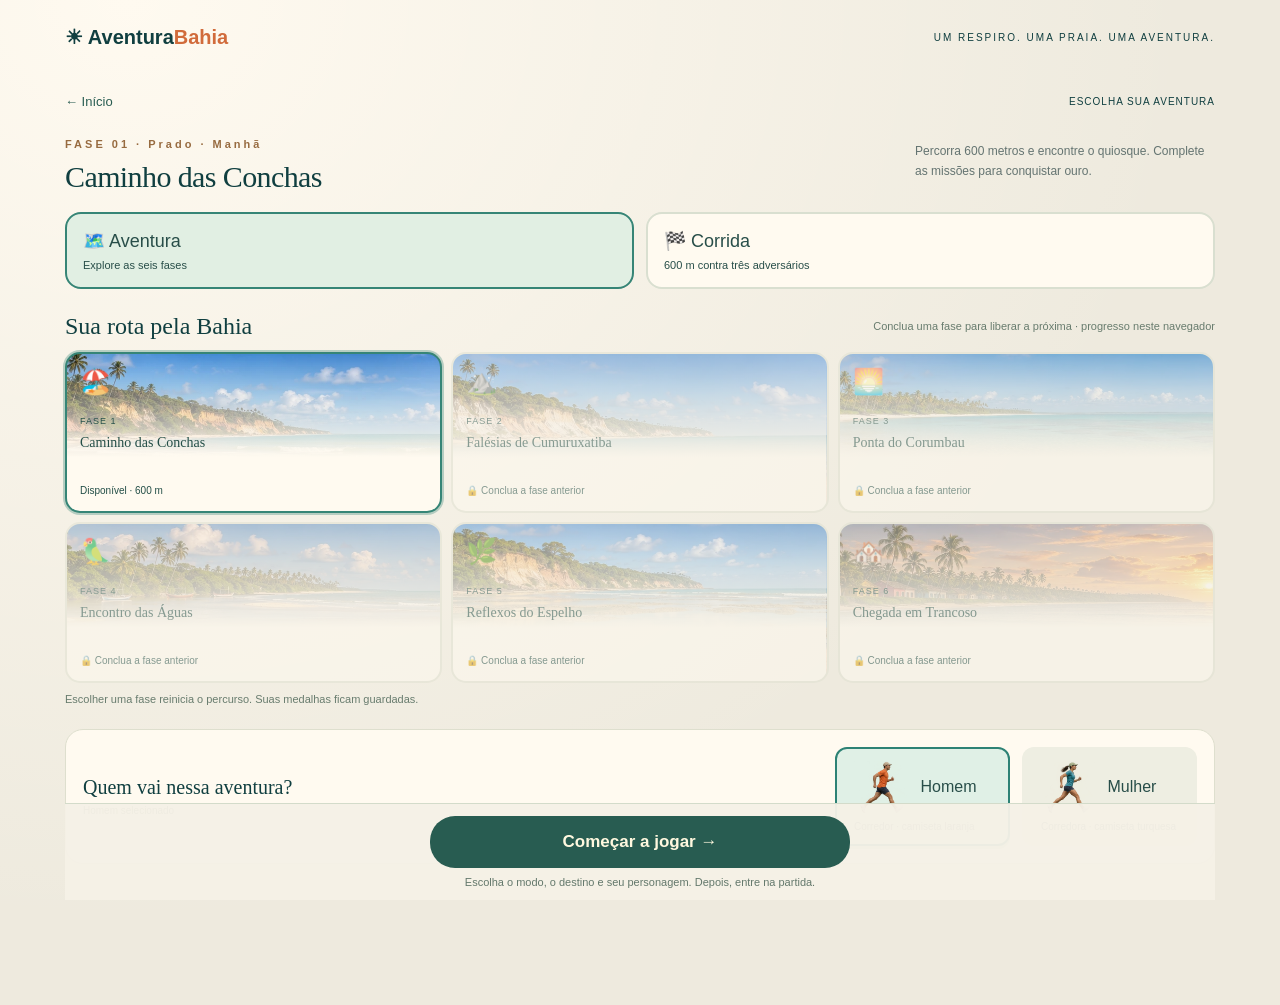
==== escolher.html @ a368247a "Add files via upload" ====
<!doctype html>
<html lang="pt-BR">
<head>
<meta charset="utf-8">
<meta name="viewport" content="width=device-width,initial-scale=1,viewport-fit=cover">
<meta name="apple-mobile-web-app-capable" content="yes">
<meta name="apple-mobile-web-app-title" content="Aventura Bahia">
<meta name="apple-mobile-web-app-status-bar-style" content="black-translucent">
<meta name="theme-color" content="#073e40">
<title>Aventura na Bahia</title>
<meta name="description" content="Corra pelas praias de Prado, pule obstáculos e colete conchas em Aventura na Bahia.">
<link rel="apple-touch-icon" href="assets/img/icon-180.png">
<link rel="manifest" href="manifest.webmanifest">
<link rel="icon" type="image/svg+xml" href="assets/img/favicon.svg">
<link rel="stylesheet" href="assets/css/style.css?v=14">
</head>
<body data-screen="setup">
<header>
<div class="brand">☀ Aventura<span>Bahia</span>
</div>
<small>UM RESPIRO. UMA PRAIA. UMA AVENTURA.</small>
</header>
<main>
<div class="setup-nav"><a href="index.html">← Início</a><span>ESCOLHA SUA AVENTURA</span></div>
<div class="intro">
<div>
<div class="eyebrow">FASE 01 · PRADO, BAHIA</div>
<h1>Caminho das <em>Conchas.</em>
</h1>
</div>
<p>Explore uma praia inspirada em Prado, entre ondas, coqueiros e falésias. Percorra 600 metros e encontre o quiosque.</p>
</div>
<section class="mode-picker" aria-label="Modo de jogo"><button id="mode-adventure" aria-pressed="true">🗺️ Aventura<small>Explore as seis fases</small></button><button id="mode-race" aria-pressed="false">🏁 Corrida<small>600 m contra três adversários</small></button></section>
<section id="race-options" class="race-options" hidden><label>Destino <select id="race-destination"><option value="0">Prado</option><option value="1">Cumuruxatiba</option><option value="2">Corumbau</option><option value="3">Caraíva</option><option value="4">Praia do Espelho</option><option value="5">Trancoso</option></select></label><label><input type="checkbox" id="championship"> Campeonato · seis etapas</label><small>1º: 10 · 2º: 6 · 3º: 4 · 4º: 2 pontos. Sem concluir: 0.</small><p>As faixas verdes no chão dão aceleração. Passe por cima sem pular!</p></section>
<section id="adventure-map" class="map-section" aria-label="Mapa da aventura"><div class="map-heading"><h2>Sua rota pela Bahia</h2><small id="save-status">Conclua uma fase para liberar a próxima · progresso neste navegador</small></div><div id="phase-map" class="phase-map"></div><p class="map-note">Escolher uma fase reinicia o percurso. Suas medalhas ficam guardadas.</p></section>
<section class="character-picker" aria-label="Escolha seu personagem"><div><strong>Quem vai nessa aventura?</strong><small id="character-name" aria-live="polite">Homem selecionado</small></div><button id="choose-man" aria-pressed="true"><span>🧑</span> Homem<small>Corredor · camiseta laranja</small></button><button id="choose-woman" aria-pressed="false"><span>👩</span> Mulher<small>Corredora · camiseta turquesa</small></button></section>
<section class="missions" aria-label="Missões da fase"><span><span id="phase-label">Fase 1 de 6</span> · MISSÕES DA PRAIA</span><b id="mission-shells">0/20 conchas</b><b id="mission-jumps">0/10 obstáculos pulados</b></section>
<section class="setup-launch"><button id="launch-game">Começar a jogar →</button><p>Escolha o modo, o destino e seu personagem. Depois, entre na partida.</p><small id="launch-error" role="status"></small></section>
<div class="mobile-help">📱 Toque para pular · deslize para baixo para agachar. Jogue em pé com os controles sobre o cenário. <button id="mobile-play">Jogar com tela dedicada</button></div><button id="mobile-exit" hidden>☰ Voltar ao menu</button>
<div class="game">
<div id="countdown" class="countdown" role="status" hidden>3</div>
<canvas id="game" width="1100" height="490" aria-label="Jogo de corrida na praia">
</canvas>
<div class="hud">
<div class="pill"><b id="race-position" hidden>1º / 4</b> ☀ <span id="score">0</span> m &nbsp; · &nbsp; <span id="lives" aria-label="3 vidas">♥♥♥</span> &nbsp; · &nbsp; 🐚 <span id="shells">0</span>
</div>
<div style="display:flex;gap:8px">
<div class="pill">RECORDE &nbsp; <span id="best">0</span> m</div>
<button id="pause" aria-label="Pausar">Ⅱ</button>
</div>
</div>
<div id="gap" class="gap" hidden></div>
<div id="race-board" class="race-board" hidden></div>
<div class="overlay" id="overlay">
<div class="card">
<small>SINTA A BRISA. ENCARE O DESAFIO.</small>
<h2 id="title">Uma praia. Duas missões.</h2>
<p id="message">Você tem 3 vidas para chegar ao quiosque, a 600 m.<br>Colete 20 conchas e pule 10 obstáculos para ganhar ouro.</p>
<div id="celebration" class="celebration" hidden></div>
<div id="podium" class="podium" hidden></div>
<button class="primary" id="start">Começar a jogar →</button>
</div>
</div>
</div>
<div class="route"><span id="remaining">600 m até o quiosque</span><progress id="progress" max="600" value="0" aria-label="Progresso até a chegada"></progress><span>⚑ CHEGADA</span></div>
<div class="animal-guide"><span>🐬 Azul: acelera 30%</span><span>🐢 Tartaruga e gaivota: reduzem 25%</span><b id="effect" role="status">Ritmo normal</b></div>
<div id="turbo-panel" class="turbo-panel"><div><strong id="turbo-status">Turbo pronto!</strong><small>+45% por 3 s · cada concha recarrega 20%</small></div><progress id="turbo-energy" max="100" value="100" aria-label="Energia do turbo"></progress><span id="pace">100% do ritmo inicial</span><button id="turbo" aria-label="Ativar turbo" disabled>⚡ Turbo · Shift</button></div>
<section class="tactics"><p id="route-note">Rota segura: menos obstáculos e menos conchas</p><div><button id="slide" aria-label="Deslizar">↓ Deslizar · S</button><button id="item" disabled>🎁 Item vazio</button><button id="route">🌿 Rota segura · mudar R</button></div><small id="powers" role="status"></small><b id="hazard-warning" role="status"></b></section>
<div class="bottom"><button id="fullscreen">⛶ Tela cheia</button><small id="fullscreen-status" role="status"></small>
<div class="controls">
<span class="desktop">
<span class="key">ESPAÇO / ↑</span> <b>Pular</b>
</span>
<span>☝ <b>Toque na praia</b> para pular</span>
</div>
<button id="sound" aria-label="Ligar ou desligar som" aria-pressed="true">Som: ligado</button>
<button id="jump" aria-label="Pular">Pular ↑</button>
</div>
<div class="foot">
<span>CENÁRIOS ARTÍSTICOS INSPIRADOS NO SUL DA BAHIA.</span>
<span>Prado, BA · Edição 14.0</span>
</div>
</main>
<script src="assets/js/game.js?v=14" defer>
</script>
</body>
</html>
---- assets/css/style.css ----
/* Aventura na Bahia — interface e responsividade */
*{box-sizing:border-box}
body{margin:0;background:#f5f1e7;color:#103f40;font-family:Arial,sans-serif}
header{max-width:1200px;margin:auto;padding:25px 25px;display:flex;justify-content:space-between;align-items:center}
.brand{font-weight:900;font-size:20px}
.brand span{color:#d16b3b}
header small{letter-spacing:2px;font-size:10px}
main{max-width:1200px;margin:auto;padding:20px 25px}
 .intro{display:flex;justify-content:space-between;align-items:end;margin:0 0 25px}
.eyebrow{font-size:11px;letter-spacing:3px;font-weight:bold;color:#976b40}
h1{font-family:Georgia,serif;font-size:clamp(38px,5vw,66px);letter-spacing:-2px;margin:10px 0 0;font-weight:normal}
h1 em{color:#d16b3b}
.intro p{max-width:300px;font-size:14px;line-height:1.7;color:#647471}
.game{position:relative;border-radius:24px;overflow:hidden;background:#a9dfdb;box-shadow:0 18px 45px #12484518;touch-action:none}
canvas{display:block;width:100%;aspect-ratio:1100/490}
.hud{position:absolute;top:20px;left:22px;right:22px;display:flex;justify-content:space-between;gap:10px;pointer-events:none}
.pill{background:#fffdfaeb;border:1px solid #fff9;border-radius:30px;padding:10px 17px;font-size:12px;font-weight:bold;box-shadow:0 3px 10px #1248450c}
button{cursor:pointer;border:0;font:inherit}
#pause{pointer-events:auto;background:#fffdfaeb;border-radius:50%;width:39px;font-weight:bold;color:#103f40}
.overlay{position:absolute;inset:0;display:flex;align-items:center;justify-content:center;text-align:center;background:#123f4024;backdrop-filter:blur(2px)}
.card{background:#fffcf2f2;padding:30px 40px;border:1px solid #fff;border-radius:24px;max-width:90%;box-shadow:0 16px 50px #123f4020}
.card small{letter-spacing:2px;font-weight:bold;font-size:10px;color:#b16d3e}
.card h2{font:normal 36px Georgia;margin:14px 0}
.card p{font-size:13px;color:#647471;line-height:1.7}
.primary{background:#d96c3e;color:white;border-radius:30px;padding:15px 32px;font-weight:bold;margin-top:8px;box-shadow:0 5px 0 #ac4c27}
.hidden{display:none}
.bottom{display:flex;justify-content:space-between;align-items:center;padding:22px 3px;gap:20px}
.controls{display:flex;gap:24px;font-size:12px;color:#627570}
.controls b{color:#103f40}
.key{background:white;border:1px solid #d5dcd4;border-bottom:3px solid #c7d0c5;border-radius:6px;padding:5px 9px;margin-right:6px}
#jump{background:#103f40;color:white;border-radius:25px;padding:13px 25px;touch-action:none}
.foot{border-top:1px solid #d9ded3;padding:20px 0;font-size:11px;display:flex;justify-content:space-between;color:#75817a}
@media(max-width:650px){header{padding:20px}
header small{display:none}
main{padding:5px 14px}
.intro{display:block}
.intro p{max-width:none;margin:15px 0 22px}
.hud{left:10px;right:10px;top:10px}
.pill{padding:8px 10px;font-size:10px}
canvas{aspect-ratio:4/3}
.card{padding:22px}
.card h2{font-size:28px}
.controls{gap:10px;font-size:10px}
.desktop{display:none}
.bottom{gap:8px}
#jump{padding:13px 20px}
.foot{font-size:10px}
}

/* Edição 2.0: cores naturais, foco visível e proporções preservadas. */
body{background:radial-gradient(ellipse at 10% 0%,#fffaf0,transparent 65%),#eeeade}
.game{border:5px solid #fffdf3;box-shadow:0 22px 65px #193f4026}
canvas{aspect-ratio:1100/490!important;height:auto!important}
#sound{margin-left:auto;background:transparent;color:#365650;font-size:12px;padding:10px;border-radius:20px}
button:focus-visible{outline:3px solid #148f9c;outline-offset:4px}
.card{background:#fffcf2ed;backdrop-filter:blur(8px)}
.card h2{font-size:32px;max-width:360px}
.overlay{backdrop-filter:none;background:#123f4012}
@media(max-width:650px){.game{border-width:3px;border-radius:17px}canvas{min-height:260px;object-fit:cover;object-position:22% center}.card{padding:18px}.card h2{font-size:23px;margin:9px 0}.card p{font-size:12px;margin:9px 0}.primary{padding:12px 24px}.controls{max-width:125px}.hud{top:8px;left:7px;right:7px}.pill{font-size:9px;padding:7px 8px}.bottom{flex-wrap:wrap}#jump{font-size:13px}.intro p{font-size:13px}#sound{font-size:11px}}

.missions{display:flex;gap:12px;align-items:center;flex-wrap:wrap;margin-bottom:16px;font-size:12px}.missions>span{font-size:10px;letter-spacing:2px;color:#7c8069;margin-right:auto}.missions b{padding:9px 15px;background:#e3e5d6;border-radius:25px;font-weight:normal}.missions b.complete{background:#236955;color:#fff}#lives{color:#bc543e;letter-spacing:2px}.route{display:flex;align-items:center;gap:15px;font-size:11px;color:#61776a;padding:18px 4px 0}.route progress{flex:1;height:8px;border:0;border-radius:9px;overflow:hidden;accent-color:#d96c3e}.route progress::-webkit-progress-bar{background:#d8dfcd}.route progress::-webkit-progress-value{background:#d96c3e}.card{max-width:92%}@media(max-width:650px){.missions{gap:6px}.missions>span{width:100%;margin-bottom:4px}.missions b{font-size:11px;padding:7px 10px}.route{font-size:9px;gap:8px}.hud .pill{font-size:8px;padding:6px}.card h2{font-size:22px}.card p{max-width:290px;font-size:11px}.intro h1{font-size:40px}}

.animal-guide{display:flex;flex-wrap:wrap;gap:14px;padding:14px 4px 0;font-size:11px;color:#54716a}.animal-guide b{margin-left:auto;padding:5px 10px;background:#e1e5d9;border-radius:16px}.animal-guide .boost{background:#b7e9db;color:#155c4f}.animal-guide .slow{background:#ead2eb;color:#744381}

.character-picker{display:flex;align-items:center;gap:12px;margin:0 0 24px;padding:17px;background:#fffaf0;border:1px solid #dedfce;border-radius:18px}.character-picker>div{margin-right:auto}.character-picker strong{font:20px Georgia}.character-picker small{display:block;font-size:10px;color:#61766d;margin-top:6px}.character-picker button{background:#eeeee2;color:#284e49;border:2px solid transparent;border-radius:12px;padding:12px 17px;text-align:left;min-width:175px}.character-picker button[aria-pressed=true]{border-color:#2d8275;background:#e0f0e6;box-shadow:0 3px 0 #bdd8c9}.character-picker button>span{margin-right:8px;font-size:22px}@media(max-width:650px){.character-picker{flex-wrap:wrap;padding:12px;gap:8px}.character-picker>div{width:100%}.character-picker button{flex:1;min-width:120px;padding:9px}.character-picker button small{font-size:9px}.character-picker strong{font-size:19px}}

.map-section{margin-bottom:24px}.map-heading{display:flex;align-items:center;justify-content:space-between;gap:12px;margin-bottom:12px}.map-heading h2{font:24px Georgia;margin:0}.map-heading small,.map-note{font-size:11px;color:#687c6e}.phase-map{display:grid;grid-template-columns:repeat(6,1fr);gap:9px}.phase-map button{border:2px solid #e0e1d1;background:#fffaf0;border-radius:15px;text-align:left;padding:13px;color:#234e47}.phase-map button>span{display:block;font-size:25px;margin-bottom:8px}.phase-map small{font-size:9px;letter-spacing:1px}.phase-map strong{display:block;font:16px Georgia;margin:7px 0;min-height:38px}.phase-map em{font-style:normal;font-size:10px}.phase-map button[aria-pressed=true]{border-color:#368576;background:#e1efe3}.phase-map button:disabled{opacity:.52;cursor:not-allowed}.map-note{margin:10px 0}@media(max-width:850px){.phase-map{grid-template-columns:repeat(3,1fr)}.map-heading{align-items:start;flex-direction:column}}@media(max-width:450px){.phase-map{grid-template-columns:repeat(2,1fr)}}

.mode-picker{display:flex;gap:12px;margin-bottom:24px}.mode-picker button{flex:1;padding:16px;border:2px solid #d9dfd0;background:#fffaf0;color:#284e49;border-radius:16px;font-size:18px;text-align:left}.mode-picker button[aria-pressed=true]{border-color:#368576;background:#e1efe3}.mode-picker small{display:block;font-size:11px;margin-top:7px}.race-board{position:absolute;top:67px;left:20px;right:20px;font-size:11px;text-align:center;background:#fffbe6dd;border-radius:12px;padding:8px;pointer-events:none}#race-position{background:#246c5c;color:white;border-radius:9px;padding:4px 7px;margin-right:6px}.podium{margin:12px 0}.podium>div{display:flex;gap:15px;justify-content:space-between;padding:7px 0;border-bottom:1px solid #d7ddca;font-size:13px}.podium span{font-size:11px;color:#64766b}[hidden]{display:none!important}@media(max-width:650px){.mode-picker button{padding:12px;font-size:15px}.race-board{top:49px;font-size:9px;left:8px;right:8px;padding:5px}.podium>div{font-size:11px;padding:4px 0}.game:has(.podium:not([hidden])) .card{padding:12px}.game:has(.podium:not([hidden])) .card h2{font-size:19px}}

.turbo-panel{display:flex;gap:15px;align-items:center;margin-top:16px;border:1px solid #dfd8b3;border-radius:16px;padding:14px;background:#fff7d8}.turbo-panel strong{display:block;font-size:13px}.turbo-panel small{display:block;font-size:10px;margin-top:5px;color:#766e4a}.turbo-panel progress{flex:1;width:100px;height:12px;accent-color:#d98b26}.turbo-panel>span{font-size:10px;color:#6a715c}.turbo-panel button{background:#bd6c21;color:white;border-radius:25px;padding:12px 20px;font-weight:bold}.turbo-panel button:disabled{opacity:.45;cursor:default}.turbo-panel.active{background:#d8f5ec;border-color:#55a995}@media(max-width:650px){.turbo-panel{flex-wrap:wrap;gap:10px;padding:11px}.turbo-panel>div{width:100%}.turbo-panel>span{display:none}.turbo-panel button{font-size:12px;padding:12px 15px}}

.phase-map button:nth-child(1){background-image:linear-gradient(to bottom,#fff0 0%,#fffaf0 66%),url(../img/prado.webp);background-size:cover;background-position:center}.phase-map button>span{height:35px}.phase-map button[aria-pressed=true]{box-shadow:0 0 0 2px #36857655}
.phase-map button:nth-child(2){background-image:linear-gradient(to bottom,#fff0 0%,#fffaf0 66%),url(../img/cumuruxatiba.webp);background-size:cover;background-position:center}.phase-map button>span{height:35px}.phase-map button[aria-pressed=true]{box-shadow:0 0 0 2px #36857655}
.phase-map button:nth-child(3){background-image:linear-gradient(to bottom,#fff0 0%,#fffaf0 66%),url(../img/corumbau.webp);background-size:cover;background-position:center}.phase-map button>span{height:35px}.phase-map button[aria-pressed=true]{box-shadow:0 0 0 2px #36857655}
.phase-map button:nth-child(4){background-image:linear-gradient(to bottom,#fff0 0%,#fffaf0 66%),url(../img/caraiva.webp);background-size:cover;background-position:center}.phase-map button>span{height:35px}.phase-map button[aria-pressed=true]{box-shadow:0 0 0 2px #36857655}
.phase-map button:nth-child(5){background-image:linear-gradient(to bottom,#fff0 0%,#fffaf0 66%),url(../img/espelho.webp);background-size:cover;background-position:center}.phase-map button>span{height:35px}.phase-map button[aria-pressed=true]{box-shadow:0 0 0 2px #36857655}
.phase-map button:nth-child(6){background-image:linear-gradient(to bottom,#fff0 0%,#fffaf0 66%),url(../img/trancoso.webp);background-size:cover;background-position:center}.phase-map button>span{height:35px}.phase-map button[aria-pressed=true]{box-shadow:0 0 0 2px #36857655}
.character-picker button>span{display:inline-block;width:54px;height:54px;font-size:0;vertical-align:middle;background-image:url(../img/corredores-realistas.png);background-size:324px 108px;background-repeat:no-repeat;background-position:0 0}.character-picker #choose-woman>span{background-position:0 -54px}

.race-options{padding:16px;background:#e4eee3;border-radius:16px;margin-bottom:20px;display:flex;flex-wrap:wrap;gap:15px;align-items:center;font-size:13px}.race-options select{padding:9px;border:1px solid #a8c3b4;border-radius:9px;background:#fffaf0;color:#234e47}.race-options small{font-size:10px}.race-options p{width:100%;margin:0;font-size:11px}.countdown{position:absolute;inset:0;z-index:5;display:grid;place-items:center;font:bold 100px Georgia;color:#fff8cf;text-shadow:0 4px 30px #103f40;background:#103f4033}#fullscreen{padding:10px 15px;border-radius:20px;color:#234e47;background:#dce5d4}main:fullscreen{max-width:none;background:#f5f1e7;overflow:auto;padding:12px}main:fullscreen .intro,main:fullscreen .map-section,main:fullscreen .character-picker,main:fullscreen .mode-picker,main:fullscreen .missions,main:fullscreen .race-options,main:fullscreen .foot{display:none}main:fullscreen .game{max-width:1250px;margin:auto}main:fullscreen .bottom{position:sticky;bottom:0;background:#f5f1e7;padding:10px;z-index:6}.podium{max-height:260px;overflow:auto}.podium h3{font-size:13px}

.gap{position:absolute;top:104px;left:50%;transform:translateX(-50%);padding:7px 14px;background:#1c6159df;color:#fff8dd;font-size:11px;border-radius:20px;white-space:nowrap}.celebration{display:flex;justify-content:center;gap:12px;margin:12px 0;align-items:end}.celebration>div{background:linear-gradient(0deg,#d6bc78 0 20%,transparent 20%);padding-bottom:calc(10px + var(--level)*8px);width:90px;text-align:center}.winner-sprite{display:block;width:80px;height:85px;background-image:url(../img/acoes-e-animais.png);background-size:320px 255px;background-repeat:no-repeat;animation:celebrate 1s ease-in-out infinite alternate}.celebration b{font-size:11px;display:block}@keyframes celebrate{to{transform:translateY(-4px)}}.card:has(.celebration:not([hidden])){max-height:90%;overflow:auto}.podium{max-height:160px}@media(max-width:650px){.gap{top:72px;font-size:9px;padding:4px 8px}.celebration{gap:4px;margin:5px 0}.winner-sprite{width:58px;height:60px;background-size:232px 180px}.celebration>div{width:65px}.card:has(.celebration:not([hidden])) h2{font-size:18px;margin:4px 0}}

.tactics{margin-top:14px;padding:13px;border-radius:15px;background:#e3ebdf}.tactics p{margin:0 0 9px;font-size:11px;color:#42675b}.tactics>div{display:flex;gap:9px;flex-wrap:wrap}.tactics button{border-radius:20px;padding:12px 16px;background:#285c51;color:#fff8df;font-size:12px}.tactics button:disabled{opacity:.5;cursor:default}.tactics small,.tactics b{display:block;margin-top:7px;font-size:11px}.tactics b{color:#a24f28}main:fullscreen .tactics{position:sticky;bottom:60px;z-index:5}@media(max-width:650px){.tactics button{flex:1;padding:11px 8px;font-size:10px}.tactics{padding:10px}.tactics>div{gap:5px}}

/* Interface móvel e modo dedicado. */
button,select{touch-action:manipulation}button{min-height:44px}.mobile-help{display:none}#mobile-exit{background:#285c51;color:#fff;padding:10px 16px;border-radius:18px;margin:0 0 8px}
@media(pointer:coarse),(max-width:850px){.mobile-help{display:block;margin:12px 0;padding:12px;background:#e1eee2;border-radius:12px;font-size:12px;line-height:1.7}.mobile-help button{display:block;margin-top:8px;padding:10px 16px;background:#285c51;color:#fff;border-radius:20px}.game canvas{width:100%;height:auto!important;min-height:0!important;aspect-ratio:1100/490!important;object-fit:contain!important}.game{border-radius:13px}.game .card{padding:10px 14px;max-height:94%;overflow:auto}.game .card h2{font-size:19px;margin:5px 0}.game .card p{font-size:10px;margin:5px 0;line-height:1.4}.game .card>small{font-size:8px}.game .primary{padding:9px 17px;margin-top:3px;min-height:38px;font-size:12px}.hud{top:6px;left:6px;right:6px}.hud .pill{font-size:8px;padding:6px;min-height:26px}#pause{width:36px;height:36px;min-height:36px}.gap{top:65px}.race-board{top:39px}.celebration .winner-sprite{height:42px;width:44px;background-size:176px 126px}.celebration>div{width:50px}.celebration{margin:2px}.podium{max-height:95px}.tactics button,#jump,#turbo{min-height:50px}.bottom{flex-wrap:wrap}.controls .desktop{display:none}#jump{font-size:15px;padding:14px 27px}.tactics,.turbo-panel{margin-top:8px}.turbo-panel small{font-size:9px}body{padding-bottom:env(safe-area-inset-bottom)}.countdown{font-size:64px}}
body.mobile-playing{background:#f5f1e7}body.mobile-playing>header,body.mobile-playing .intro,body.mobile-playing .map-section,body.mobile-playing .mode-picker,body.mobile-playing .character-picker,body.mobile-playing .missions,body.mobile-playing .race-options,body.mobile-playing .foot,body.mobile-playing .mobile-help{display:none!important}body.mobile-playing main{padding:8px max(8px,env(safe-area-inset-left));max-width:1100px}body.mobile-playing .controls,body.mobile-playing .animal-guide{display:none}body.mobile-playing .bottom{position:sticky;bottom:0;background:#f5f1e7;z-index:8;padding:8px 0 max(8px,env(safe-area-inset-bottom))}body.mobile-playing .tactics{position:static}.route{padding-top:8px}.tactics p{font-size:10px}
@media(max-height:500px) and (orientation:landscape){body.mobile-playing main{display:grid;grid-template-columns:minmax(0,1fr) 170px;gap:5px}body.mobile-playing #mobile-exit{grid-column:1/-1;min-height:30px;padding:5px;margin:0}body.mobile-playing .game{grid-column:1;grid-row:2/6;align-self:start}body.mobile-playing .route{grid-column:1;grid-row:6}body.mobile-playing .turbo-panel,body.mobile-playing .tactics,body.mobile-playing .bottom{grid-column:2;margin:0;padding:5px;position:static;display:flex;flex-wrap:wrap;gap:4px}body.mobile-playing .turbo-panel>div{width:100%}body.mobile-playing .turbo-panel small,body.mobile-playing .tactics p,body.mobile-playing #pace,body.mobile-playing #sound,body.mobile-playing #fullscreen{display:none}body.mobile-playing .tactics>div{display:flex;flex-wrap:wrap}body.mobile-playing .tactics button{width:100%;min-height:38px;padding:6px;font-size:10px}body.mobile-playing .turbo-panel button{width:100%;min-height:40px}body.mobile-playing #jump{width:100%;min-height:45px;padding:8px}body.mobile-playing .turbo-panel progress{width:80px;height:9px}body.mobile-playing #powers,body.mobile-playing #hazard-warning{font-size:9px}}

/* Correção da tela dedicada no celular. */
html{-webkit-text-size-adjust:100%;text-size-adjust:100%}html,body{max-width:100%;overflow-x:clip}main,main>*{min-width:0}button{max-width:100%}
@media(max-width:850px) and (orientation:portrait){body.mobile-playing main{width:100%;max-width:100%;padding:6px;display:flex;flex-direction:column;gap:6px}body.mobile-playing #mobile-exit{align-self:start;font-size:12px;padding:7px 12px;min-height:36px;margin:0}body.mobile-playing .game{width:100%;border-width:2px;margin:0}body.mobile-playing .game canvas{width:100%!important;height:clamp(240px,40svh,390px)!important;min-height:240px!important;aspect-ratio:auto!important;object-fit:cover!important;object-position:12% center!important}body.mobile-playing .route{width:100%;gap:7px;padding:0;font-size:9px;min-height:20px}body.mobile-playing .route progress{min-width:20px;width:0}body.mobile-playing .route>span:first-child{max-width:110px;white-space:nowrap;overflow:hidden;text-overflow:ellipsis}body.mobile-playing .route>span:last-child{font-size:8px}body.mobile-playing .turbo-panel{display:grid;grid-template-columns:minmax(0,1fr) 105px;gap:5px;padding:9px;margin:0;width:100%}body.mobile-playing .turbo-panel>div{width:auto;grid-column:1}body.mobile-playing .turbo-panel strong{font-size:12px}body.mobile-playing .turbo-panel small,body.mobile-playing #pace{display:none}body.mobile-playing .turbo-panel progress{grid-column:1;width:100%;height:9px}body.mobile-playing #turbo{grid-column:2;grid-row:1/3;font-size:13px;padding:8px;min-height:48px;width:100%}body.mobile-playing .tactics{width:100%;padding:8px;margin:0}body.mobile-playing .tactics p{display:none}body.mobile-playing .tactics>div{display:grid;grid-template-columns:repeat(3,minmax(0,1fr));gap:6px}body.mobile-playing .tactics button{width:100%;font-size:11px;padding:8px 5px;min-height:48px;border-radius:13px}body.mobile-playing .tactics small:empty,body.mobile-playing .tactics b:empty{display:none}body.mobile-playing .bottom{width:100%;display:grid;grid-template-columns:1fr 1fr 1.3fr;gap:6px;padding:4px 0 max(6px,env(safe-area-inset-bottom));margin:0;position:static}body.mobile-playing #fullscreen,body.mobile-playing #sound,body.mobile-playing #jump{width:100%;margin:0;font-size:11px;padding:9px 5px;min-height:48px;border-radius:14px}body.mobile-playing #fullscreen-status{grid-column:1/-1}body.mobile-playing #fullscreen-status:empty{display:none}body.mobile-playing .hud .pill{font-size:9px;padding:6px 7px}body.mobile-playing #pause{min-width:34px;width:34px}body.mobile-playing .race-board{font-size:9px;top:45px}body.mobile-playing .gap{top:74px;font-size:9px}}

/* Jogo vertical com câmera própria e controles sobrepostos. */
@media(max-width:850px) and (orientation:portrait){body.mobile-playing{position:fixed;inset:0;width:100%;height:100dvh;overflow:hidden;background:#153f42}body.mobile-playing main{position:relative;display:block!important;width:100%;height:100dvh;max-width:none;padding:0!important;margin:0}body.mobile-playing .game{position:absolute;inset:0;width:100%;height:100%;border:0;border-radius:0;overflow:hidden}body.mobile-playing .game canvas{display:block;width:100%!important;height:100%!important;min-height:0!important;aspect-ratio:auto!important;object-fit:fill!important}body.mobile-playing #mobile-exit{position:absolute;top:calc(env(safe-area-inset-top) + 8px);left:8px;z-index:12;font-size:0;min-width:38px;min-height:38px;padding:5px;border-radius:50%;background:#164f49df}body.mobile-playing #mobile-exit:after{content:'☰';font-size:20px}body.mobile-playing .hud{top:calc(env(safe-area-inset-top) + 8px);left:53px;right:8px;gap:5px}.hud>div{min-width:0}body.mobile-playing .hud .pill{font-size:9px;padding:7px 6px;background:#fffcedeb}body.mobile-playing .hud>div:last-child>.pill{display:none}body.mobile-playing #pause{min-height:35px;height:35px}body.mobile-playing .race-board{top:calc(env(safe-area-inset-top) + 51px);left:10px;right:10px;background:#fffcedd9;font-size:10px}body.mobile-playing .gap{top:calc(env(safe-area-inset-top) + 81px)}body.mobile-playing .route{position:absolute;bottom:calc(env(safe-area-inset-bottom) + 143px);left:12px;right:12px;width:auto;z-index:7;color:#fff;font-size:10px;text-shadow:0 1px 3px #123;background:#154f4980;padding:4px 8px;border-radius:10px}body.mobile-playing .turbo-panel{position:absolute;right:12px;bottom:calc(env(safe-area-inset-bottom) + 174px);z-index:8;width:114px;display:flex;flex-wrap:wrap;padding:6px;border:1px solid #ffedbb99;background:#173f40bf;border-radius:15px;gap:4px}body.mobile-playing .turbo-panel>div{width:100%}body.mobile-playing .turbo-panel strong{font-size:10px;color:#fff2ba}body.mobile-playing #turbo{min-height:43px;width:100%;font-size:13px;background:#c88626}body.mobile-playing .turbo-panel progress{width:100%;height:7px}body.mobile-playing .tactics{position:absolute;left:12px;right:12px;bottom:calc(env(safe-area-inset-bottom) + 73px);z-index:8;width:auto;padding:0;background:transparent}body.mobile-playing .tactics>div{display:flex;gap:7px;padding-right:112px}body.mobile-playing .tactics #slide{position:fixed;left:12px;bottom:calc(env(safe-area-inset-bottom) + 14px);width:calc(50% - 18px);min-height:54px;font-size:15px;border-radius:19px;background:#174e47eb;border:1px solid #ffffff77}body.mobile-playing .tactics #item,body.mobile-playing .tactics #route{min-height:48px;flex:1;font-size:10px;padding:5px;border-radius:13px;background:#174e47db;border:1px solid #ffffff66}body.mobile-playing #powers,body.mobile-playing #hazard-warning{position:absolute;bottom:calc(100% + 8px);left:0;max-width:65%;padding:4px 7px;background:#fff4dce6;border-radius:8px;margin:0;color:#793a1d;font-size:10px}body.mobile-playing #powers:not(:empty){bottom:calc(100% + 32px)}body.mobile-playing .bottom{position:static;display:block!important;padding:0!important;margin:0;background:transparent;width:0;height:0}body.mobile-playing #jump{position:absolute;right:12px;bottom:calc(env(safe-area-inset-bottom) + 14px);width:calc(50% - 18px);min-height:54px;font-size:16px;padding:8px;border-radius:19px;background:#c5802deb;border:1px solid #fff8d8aa;z-index:9}body.mobile-playing #fullscreen{display:none}body.mobile-playing #sound{position:absolute;right:12px;bottom:calc(env(safe-area-inset-bottom) + 80px);width:102px;min-height:40px;font-size:11px;padding:5px;z-index:9;background:#f8f2dcde;border-radius:12px}body.mobile-playing .game .overlay{z-index:10;padding:55px 12px 170px;background:#103f4030}body.mobile-playing .game .card{max-width:100%;max-height:100%;padding:18px}.game .card h2{font-size:23px}.game .card p{font-size:12px;line-height:1.6}.game .primary{font-size:14px;min-height:44px}.game .podium{max-height:180px}}

/* Três páginas, cada uma com uma tarefa. */
.welcome{min-height:100svh;display:grid;place-items:center;padding:24px;background:linear-gradient(135deg,#0b3d42db,#174e4955),url(../img/corumbau.webp) center/cover fixed;color:#fff8df}.welcome-card{width:min(100%,550px);padding:38px 22px;text-align:center}.welcome h1{font-size:clamp(58px,12vw,100px);line-height:1.02;color:#fff8df;margin:25px 0}.welcome h1 em{color:#f4cf75}.welcome p{font-size:16px;line-height:1.8;max-width:350px;margin:20px auto}.welcome-tag{font-size:10px;letter-spacing:3px}.welcome-enter{display:inline-block;text-decoration:none;background:#f0bf68;color:#23463f;padding:18px 32px;border-radius:30px;font-size:18px;font-weight:bold;margin:15px 0 22px;min-height:54px}.welcome-card small{display:block;margin-top:12px;color:#f7efcd;font-size:11px}.setup-nav{display:flex;justify-content:space-between;align-items:center;font-size:10px;letter-spacing:1px;margin-bottom:20px}.setup-nav a{color:#285c51;text-decoration:none;font-size:13px;letter-spacing:0}.setup-launch{position:sticky;bottom:0;z-index:12;background:#f5f1e7f5;border-top:1px solid #d3dbca;padding:12px 0 max(12px,env(safe-area-inset-bottom));text-align:center}.setup-launch button{width:min(100%,420px);padding:16px;background:#285c51;color:#fff8df;border-radius:25px;font-size:17px;font-weight:bold}.setup-launch p{font-size:11px;color:#63786b;margin:8px 0 0}body[data-screen=setup] .game,body[data-screen=setup] .mobile-help,body[data-screen=setup] #mobile-exit,body[data-screen=setup] .route,body[data-screen=setup] .animal-guide,body[data-screen=setup] .turbo-panel,body[data-screen=setup] .tactics,body[data-screen=setup] .bottom,body[data-screen=setup] .missions,body[data-screen=setup] .foot{display:none!important}body[data-screen=setup] .intro{margin-bottom:18px}body[data-screen=setup] .intro h1{font-size:30px;letter-spacing:-.6px}body[data-screen=setup] .intro p{font-size:12px}body[data-screen=setup] .phase-map{grid-template-columns:repeat(3,minmax(0,1fr))}body[data-screen=setup] .phase-map strong{font-size:14px}body[data-screen=play] .setup-nav,body[data-screen=play] .setup-launch{display:none!important}body[data-screen=play]>header{display:none}body[data-screen=play] #mobile-exit{display:block}body[data-screen=play] main{min-height:100svh}@media(max-width:450px){body[data-screen=setup] .phase-map{grid-template-columns:repeat(2,minmax(0,1fr))}.setup-nav{font-size:8px}body[data-screen=setup] header{padding:14px}.welcome{background-attachment:scroll}}

/* 14: controles de toque leves, sem placas sobre a pista. */
@media(pointer:coarse),(max-width:850px){
body.mobile-playing #jump,body.mobile-playing .tactics #slide,body.mobile-playing .tactics #item,body.mobile-playing .tactics #route,body.mobile-playing #turbo,body.mobile-playing #sound{position:fixed!important;width:58px!important;height:58px!important;min-height:58px!important;min-width:0!important;padding:0!important;margin:0!important;border-radius:50%!important;border:1.5px solid #ffffff8c!important;background:#123e4929!important;color:#fff!important;font-size:0!important;box-shadow:0 1px 5px #1234!important;z-index:9;touch-action:manipulation;-webkit-tap-highlight-color:transparent;text-shadow:0 1px 3px #123a}
body.mobile-playing #jump:after{content:'↑'}body.mobile-playing #slide:after{content:'↓'}body.mobile-playing #item:after{content:attr(data-icon)}body.mobile-playing #route:after{content:'⇄'}body.mobile-playing #turbo:after{content:'ϟ'}body.mobile-playing #sound:after{content:'♪'}
body.mobile-playing #jump:after,body.mobile-playing #slide:after{font:38px Arial,sans-serif}body.mobile-playing #item:after,body.mobile-playing #route:after,body.mobile-playing #turbo:after,body.mobile-playing #sound:after{font:28px Arial,sans-serif}
body.mobile-playing #jump{right:20px!important;bottom:calc(env(safe-area-inset-bottom) + 19px)!important}body.mobile-playing .tactics #slide{left:20px!important;bottom:calc(env(safe-area-inset-bottom) + 19px)!important}
body.mobile-playing .tactics #item{left:25px!important;bottom:calc(env(safe-area-inset-bottom) + 89px)!important;width:46px!important;height:46px!important;min-height:46px!important}
body.mobile-playing .tactics #route{left:calc(50% - 23px)!important;bottom:calc(env(safe-area-inset-bottom) + 24px)!important;width:46px!important;height:46px!important;min-height:46px!important}
body.mobile-playing #turbo{right:25px!important;bottom:calc(env(safe-area-inset-bottom) + 89px)!important;width:46px!important;height:46px!important;min-height:46px!important;color:#ffe59b!important}
body.mobile-playing #sound{right:51px!important;top:calc(env(safe-area-inset-top) + 10px)!important;bottom:auto!important;width:32px!important;height:32px!important;min-height:32px!important}body.mobile-playing #sound[aria-pressed=false]:after{content:'♩';opacity:.45}
body.mobile-playing #jump:active,body.mobile-playing #slide:active,body.mobile-playing #turbo:active,body.mobile-playing #route:active{background:#ffffff55!important;transform:scale(.94)}body.mobile-playing #item:disabled{opacity:.22}body.mobile-playing #turbo:disabled{opacity:.35}
body.mobile-playing .turbo-panel{position:static!important;width:0!important;height:0!important;border:0!important;background:none!important;padding:0!important;margin:0!important}body.mobile-playing .turbo-panel>div,body.mobile-playing .turbo-panel>span{display:none!important}body.mobile-playing .turbo-panel progress{position:fixed;right:27px;bottom:calc(env(safe-area-inset-bottom) + 81px);width:42px!important;height:3px!important;z-index:9;opacity:.65}
body.mobile-playing .tactics{position:static!important;width:0!important;height:0!important;padding:0!important;margin:0!important;background:none!important}body.mobile-playing .tactics>div{display:contents!important}body.mobile-playing #powers,body.mobile-playing #hazard-warning{display:none!important}
body.mobile-playing .route{position:fixed!important;left:20px!important;right:20px!important;bottom:calc(env(safe-area-inset-bottom) + 5px)!important;width:auto!important;min-height:0!important;height:3px!important;padding:0!important;background:none!important;opacity:.6;z-index:7}body.mobile-playing .route>span{display:none!important}body.mobile-playing .route progress{width:100%!important;height:3px!important}
}
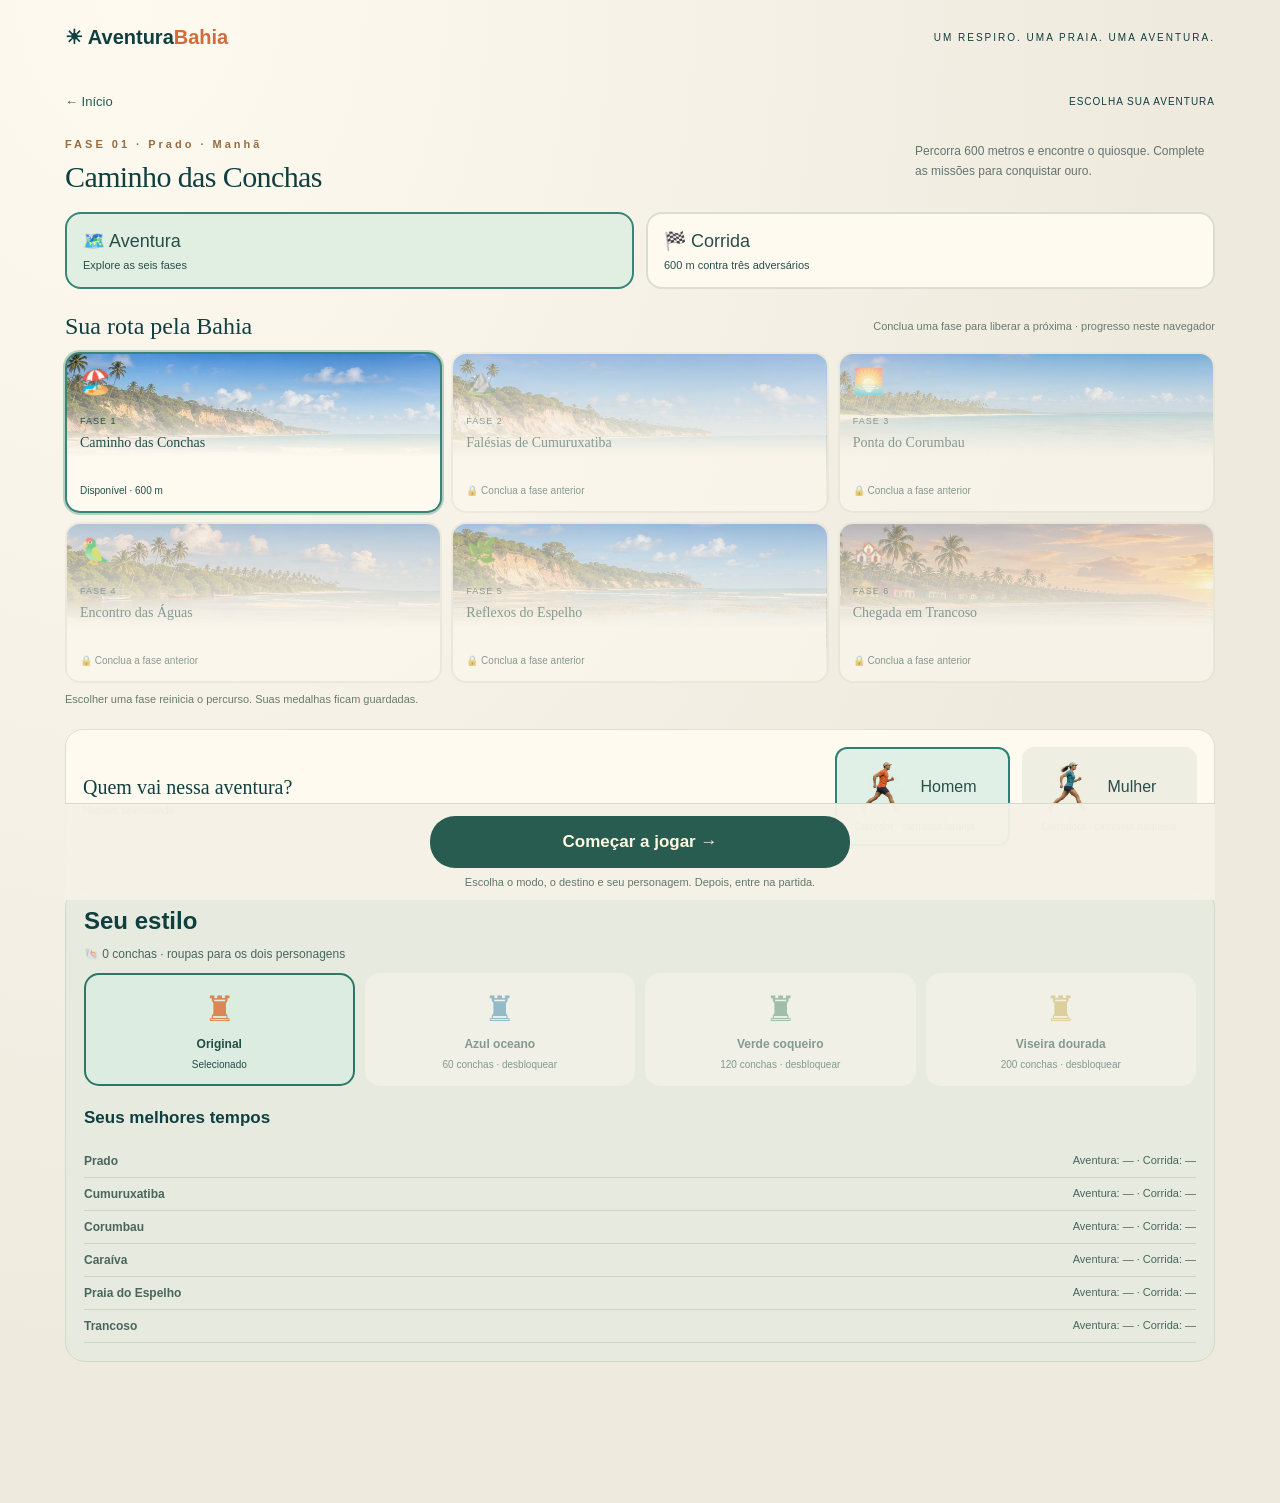
==== commit 6ef97423: "Add files via upload" ====
--- a/escolher.html
+++ b/escolher.html
@@ -12,7 +12,7 @@
 <link rel="apple-touch-icon" href="assets/img/icon-180.png">
 <link rel="manifest" href="manifest.webmanifest">
 <link rel="icon" type="image/svg+xml" href="assets/img/favicon.svg">
-<link rel="stylesheet" href="assets/css/style.css?v=14">
+<link rel="stylesheet" href="assets/css/style.css?v=15">
 </head>
 <body data-screen="setup">
 <header>
@@ -35,6 +35,7 @@
 <section id="adventure-map" class="map-section" aria-label="Mapa da aventura"><div class="map-heading"><h2>Sua rota pela Bahia</h2><small id="save-status">Conclua uma fase para liberar a próxima · progresso neste navegador</small></div><div id="phase-map" class="phase-map"></div><p class="map-note">Escolher uma fase reinicia o percurso. Suas medalhas ficam guardadas.</p></section>
 <section class="character-picker" aria-label="Escolha seu personagem"><div><strong>Quem vai nessa aventura?</strong><small id="character-name" aria-live="polite">Homem selecionado</small></div><button id="choose-man" aria-pressed="true"><span>🧑</span> Homem<small>Corredor · camiseta laranja</small></button><button id="choose-woman" aria-pressed="false"><span>👩</span> Mulher<small>Corredora · camiseta turquesa</small></button></section>
 <section class="missions" aria-label="Missões da fase"><span><span id="phase-label">Fase 1 de 6</span> · MISSÕES DA PRAIA</span><b id="mission-shells">0/20 conchas</b><b id="mission-jumps">0/10 obstáculos pulados</b></section>
+<section id="wardrobe" class="wardrobe" aria-label="Roupas e recordes"></section>
 <section class="setup-launch"><button id="launch-game">Começar a jogar →</button><p>Escolha o modo, o destino e seu personagem. Depois, entre na partida.</p><small id="launch-error" role="status"></small></section>
 <div class="mobile-help">📱 Toque para pular · deslize para baixo para agachar. Jogue em pé com os controles sobre o cenário. <button id="mobile-play">Jogar com tela dedicada</button></div><button id="mobile-exit" hidden>☰ Voltar ao menu</button>
 <div class="game">
@@ -81,7 +82,7 @@
 <span>Prado, BA · Edição 14.0</span>
 </div>
 </main>
-<script src="assets/js/game.js?v=14" defer>
+<script src="assets/js/game.js?v=15" defer>
 </script>
 </body>
 </html>
--- a/assets/css/style.css
+++ b/assets/css/style.css
@@ -115,3 +115,6 @@
 body.mobile-playing .tactics{position:static!important;width:0!important;height:0!important;padding:0!important;margin:0!important;background:none!important}body.mobile-playing .tactics>div{display:contents!important}body.mobile-playing #powers,body.mobile-playing #hazard-warning{display:none!important}
 body.mobile-playing .route{position:fixed!important;left:20px!important;right:20px!important;bottom:calc(env(safe-area-inset-bottom) + 5px)!important;width:auto!important;min-height:0!important;height:3px!important;padding:0!important;background:none!important;opacity:.6;z-index:7}body.mobile-playing .route>span{display:none!important}body.mobile-playing .route progress{width:100%!important;height:3px!important}
 }
+
+/* Coleção e recordes ficam fora da partida. */
+.wardrobe{margin:24px 0;background:#e7eadf;border:1px solid #d1d9c8;border-radius:20px;padding:18px}.wardrobe h2{font-size:24px;margin:0 0 8px}.wardrobe p{font-size:12px;color:#49665d}.look-list{display:grid;grid-template-columns:repeat(4,minmax(0,1fr));gap:10px}.look-list button{display:flex;flex-direction:column;align-items:center;gap:8px;padding:14px 8px;background:#f9f6ed;color:#224d47;border:2px solid transparent;border-radius:15px}.look-list button[aria-pressed=true]{border-color:#2c7865;background:#dcece1}.look-list button:disabled{opacity:.5}.look-list button>span{font-size:35px;color:var(--shirt)}.look-list b{font-size:12px}.look-list small{font-size:10px}.wardrobe h3{font-size:17px;margin-top:22px}.personal-records p{display:flex;justify-content:space-between;gap:8px;border-bottom:1px solid #cad5c6;padding:9px 0;margin:0}.personal-records span{font-size:11px}@media(max-width:500px){.look-list{grid-template-columns:repeat(2,minmax(0,1fr))}.personal-records p{flex-direction:column;gap:5px}.wardrobe{padding:14px}}
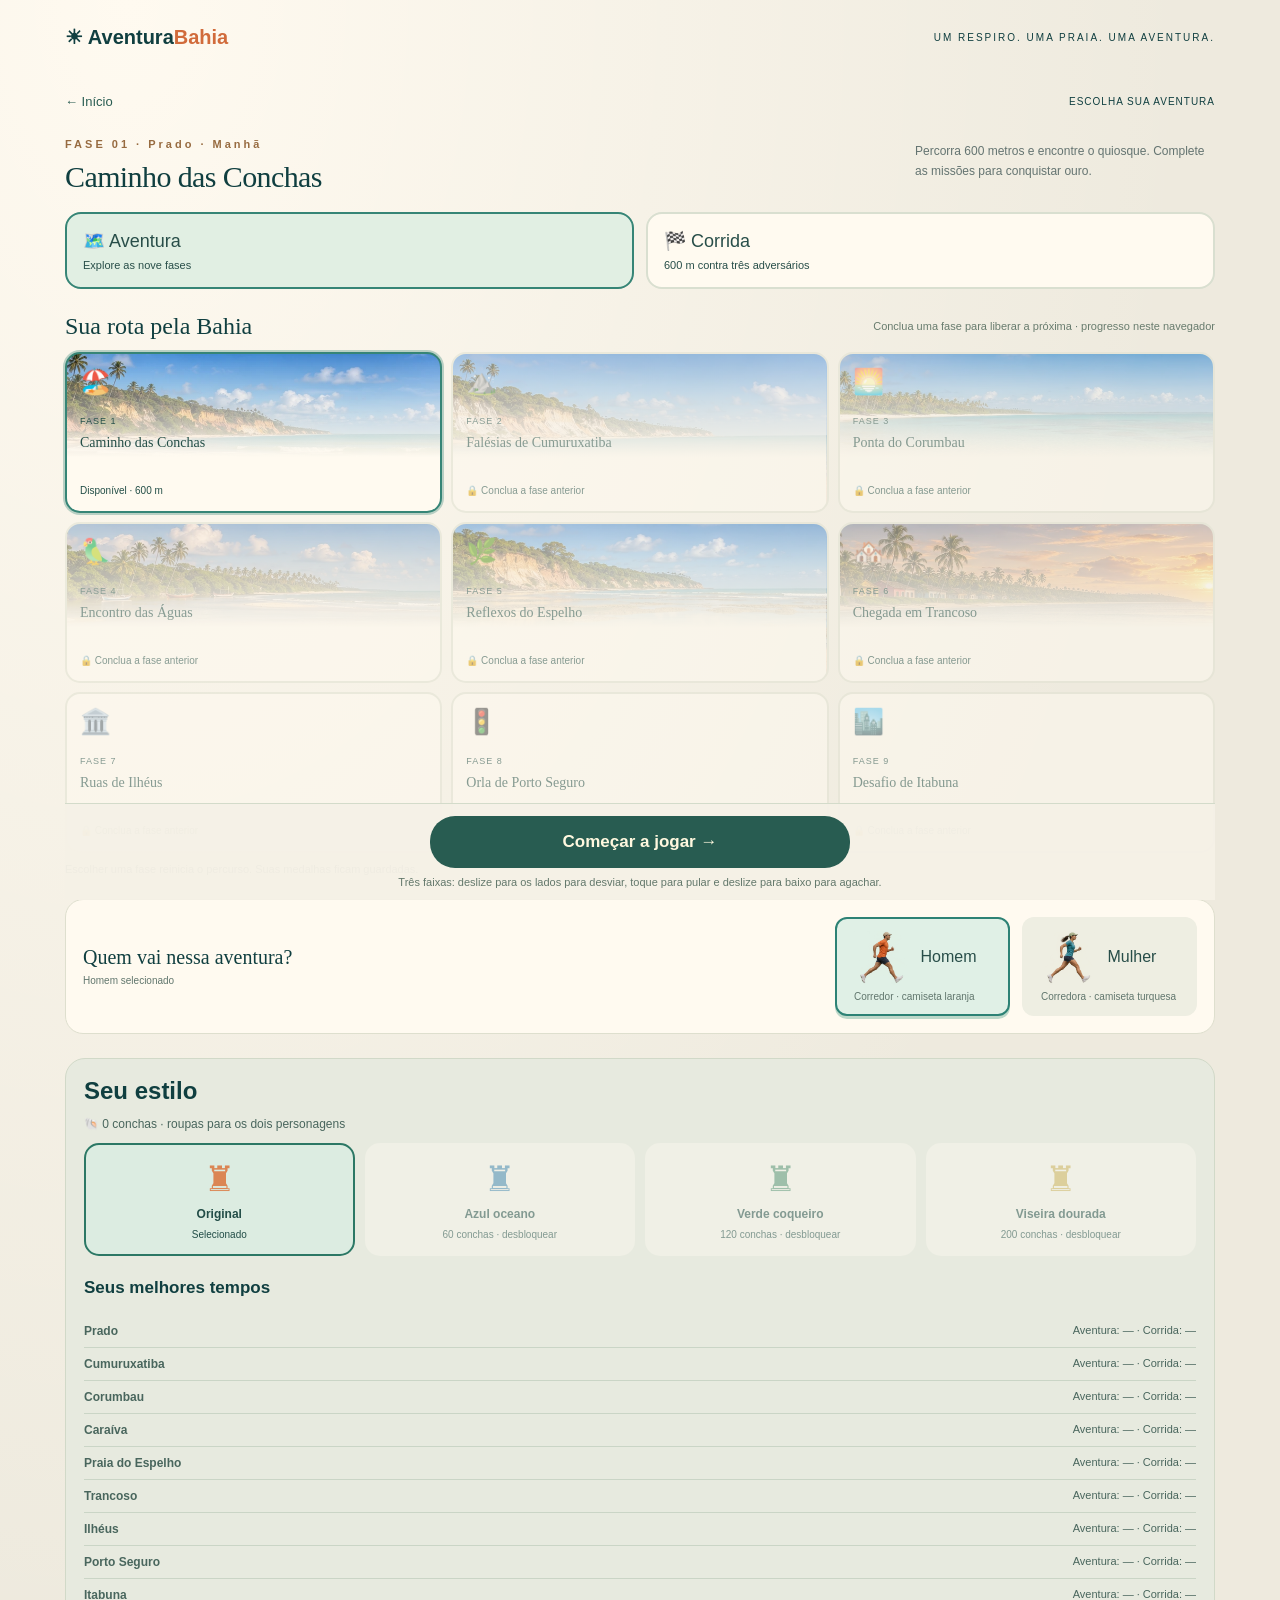
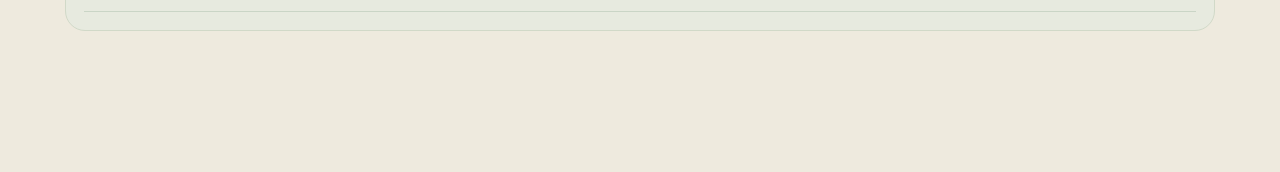
==== commit 6d017cf4: "Add files via upload" ====
--- a/escolher.html
+++ b/escolher.html
@@ -12,7 +12,7 @@
 <link rel="apple-touch-icon" href="assets/img/icon-180.png">
 <link rel="manifest" href="manifest.webmanifest">
 <link rel="icon" type="image/svg+xml" href="assets/img/favicon.svg">
-<link rel="stylesheet" href="assets/css/style.css?v=15">
+<link rel="stylesheet" href="assets/css/style.css?v=19">
 </head>
 <body data-screen="setup">
 <header>
@@ -30,17 +30,17 @@
 </div>
 <p>Explore uma praia inspirada em Prado, entre ondas, coqueiros e falésias. Percorra 600 metros e encontre o quiosque.</p>
 </div>
-<section class="mode-picker" aria-label="Modo de jogo"><button id="mode-adventure" aria-pressed="true">🗺️ Aventura<small>Explore as seis fases</small></button><button id="mode-race" aria-pressed="false">🏁 Corrida<small>600 m contra três adversários</small></button></section>
-<section id="race-options" class="race-options" hidden><label>Destino <select id="race-destination"><option value="0">Prado</option><option value="1">Cumuruxatiba</option><option value="2">Corumbau</option><option value="3">Caraíva</option><option value="4">Praia do Espelho</option><option value="5">Trancoso</option></select></label><label><input type="checkbox" id="championship"> Campeonato · seis etapas</label><small>1º: 10 · 2º: 6 · 3º: 4 · 4º: 2 pontos. Sem concluir: 0.</small><p>As faixas verdes no chão dão aceleração. Passe por cima sem pular!</p></section>
+<section class="mode-picker" aria-label="Modo de jogo"><button id="mode-adventure" aria-pressed="true">🗺️ Aventura<small>Explore as nove fases</small></button><button id="mode-race" aria-pressed="false">🏁 Corrida<small>600 m contra três adversários</small></button></section>
+<section id="race-options" class="race-options" hidden><label>Destino <select id="race-destination"><option value="0">Prado</option><option value="1">Cumuruxatiba</option><option value="2">Corumbau</option><option value="3">Caraíva</option><option value="4">Praia do Espelho</option><option value="5">Trancoso</option><option value="6">Ilhéus · Cidade</option><option value="7">Porto Seguro · Cidade</option><option value="8">Itabuna · Cidade</option></select></label><label><input type="checkbox" id="championship"> Campeonato · nove etapas</label><small>1º: 10 · 2º: 6 · 3º: 4 · 4º: 2 pontos. Sem concluir: 0.</small><p>As faixas verdes no chão dão aceleração. Passe por cima sem pular!</p></section>
 <section id="adventure-map" class="map-section" aria-label="Mapa da aventura"><div class="map-heading"><h2>Sua rota pela Bahia</h2><small id="save-status">Conclua uma fase para liberar a próxima · progresso neste navegador</small></div><div id="phase-map" class="phase-map"></div><p class="map-note">Escolher uma fase reinicia o percurso. Suas medalhas ficam guardadas.</p></section>
 <section class="character-picker" aria-label="Escolha seu personagem"><div><strong>Quem vai nessa aventura?</strong><small id="character-name" aria-live="polite">Homem selecionado</small></div><button id="choose-man" aria-pressed="true"><span>🧑</span> Homem<small>Corredor · camiseta laranja</small></button><button id="choose-woman" aria-pressed="false"><span>👩</span> Mulher<small>Corredora · camiseta turquesa</small></button></section>
 <section class="missions" aria-label="Missões da fase"><span><span id="phase-label">Fase 1 de 6</span> · MISSÕES DA PRAIA</span><b id="mission-shells">0/20 conchas</b><b id="mission-jumps">0/10 obstáculos pulados</b></section>
 <section id="wardrobe" class="wardrobe" aria-label="Roupas e recordes"></section>
-<section class="setup-launch"><button id="launch-game">Começar a jogar →</button><p>Escolha o modo, o destino e seu personagem. Depois, entre na partida.</p><small id="launch-error" role="status"></small></section>
-<div class="mobile-help">📱 Toque para pular · deslize para baixo para agachar. Jogue em pé com os controles sobre o cenário. <button id="mobile-play">Jogar com tela dedicada</button></div><button id="mobile-exit" hidden>☰ Voltar ao menu</button>
+<section class="setup-launch"><button id="launch-game">Começar a jogar →</button><p>Três faixas: deslize para os lados para desviar, toque para pular e deslize para baixo para agachar.</p><small id="launch-error" role="status"></small></section>
+<div class="mobile-help">📱 Toque para pular · deslize para os lados para mudar de faixa e para baixo para agachar. Jogue em pé com os controles sobre o cenário. <button id="mobile-play">Jogar com tela dedicada</button></div><button id="mobile-exit" hidden>☰ Voltar ao menu</button>
 <div class="game">
 <div id="countdown" class="countdown" role="status" hidden>3</div>
-<canvas id="game" width="1100" height="490" aria-label="Jogo de corrida na praia">
+<canvas id="game" width="1100" height="490" aria-label="Corrida em três faixas, câmera atrás do personagem">
 </canvas>
 <div class="hud">
 <div class="pill"><b id="race-position" hidden>1º / 4</b> ☀ <span id="score">0</span> m &nbsp; · &nbsp; <span id="lives" aria-label="3 vidas">♥♥♥</span> &nbsp; · &nbsp; 🐚 <span id="shells">0</span>
@@ -75,6 +75,7 @@
 <span>☝ <b>Toque na praia</b> para pular</span>
 </div>
 <button id="sound" aria-label="Ligar ou desligar som" aria-pressed="true">Som: ligado</button>
+<button id="lane-left" aria-label="Faixa à esquerda">←</button><button id="lane-right" aria-label="Faixa à direita">→</button>
 <button id="jump" aria-label="Pular">Pular ↑</button>
 </div>
 <div class="foot">
@@ -82,7 +83,8 @@
 <span>Prado, BA · Edição 14.0</span>
 </div>
 </main>
-<script src="assets/js/game.js?v=15" defer>
+<script src="assets/js/game.js?v=19" defer>
 </script>
+<script src="assets/js/pista.js?v=19" defer></script>
 </body>
 </html>
--- a/assets/css/style.css
+++ b/assets/css/style.css
@@ -118,3 +118,8 @@
 
 /* Coleção e recordes ficam fora da partida. */
 .wardrobe{margin:24px 0;background:#e7eadf;border:1px solid #d1d9c8;border-radius:20px;padding:18px}.wardrobe h2{font-size:24px;margin:0 0 8px}.wardrobe p{font-size:12px;color:#49665d}.look-list{display:grid;grid-template-columns:repeat(4,minmax(0,1fr));gap:10px}.look-list button{display:flex;flex-direction:column;align-items:center;gap:8px;padding:14px 8px;background:#f9f6ed;color:#224d47;border:2px solid transparent;border-radius:15px}.look-list button[aria-pressed=true]{border-color:#2c7865;background:#dcece1}.look-list button:disabled{opacity:.5}.look-list button>span{font-size:35px;color:var(--shirt)}.look-list b{font-size:12px}.look-list small{font-size:10px}.wardrobe h3{font-size:17px;margin-top:22px}.personal-records p{display:flex;justify-content:space-between;gap:8px;border-bottom:1px solid #cad5c6;padding:9px 0;margin:0}.personal-records span{font-size:11px}@media(max-width:500px){.look-list{grid-template-columns:repeat(2,minmax(0,1fr))}.personal-records p{flex-direction:column;gap:5px}.wardrobe{padding:14px}}
+
+/* Câmera atrás do corredor, três faixas. */
+body[data-screen=setup] #lane-left,body[data-screen=setup] #lane-right{display:none}body[data-screen=play] #route{display:none!important}
+body[data-screen=play] #lane-left,body[data-screen=play] #lane-right{position:fixed;z-index:9;bottom:calc(env(safe-area-inset-bottom) + 20px);width:56px;height:56px;padding:0;border:1.5px solid #fff9;border-radius:50%;color:#fff;background:#123e4933;font:34px Arial;text-shadow:0 1px 3px #123a;touch-action:manipulation}#lane-left{left:calc(50% - 64px)}#lane-right{left:calc(50% + 8px)}#lane-left:disabled,#lane-right:disabled{opacity:.35}
+@media(min-width:851px){body[data-screen=play] #lane-left,body[data-screen=play] #lane-right{position:static;display:inline-block;margin:4px}.bottom{gap:8px}}
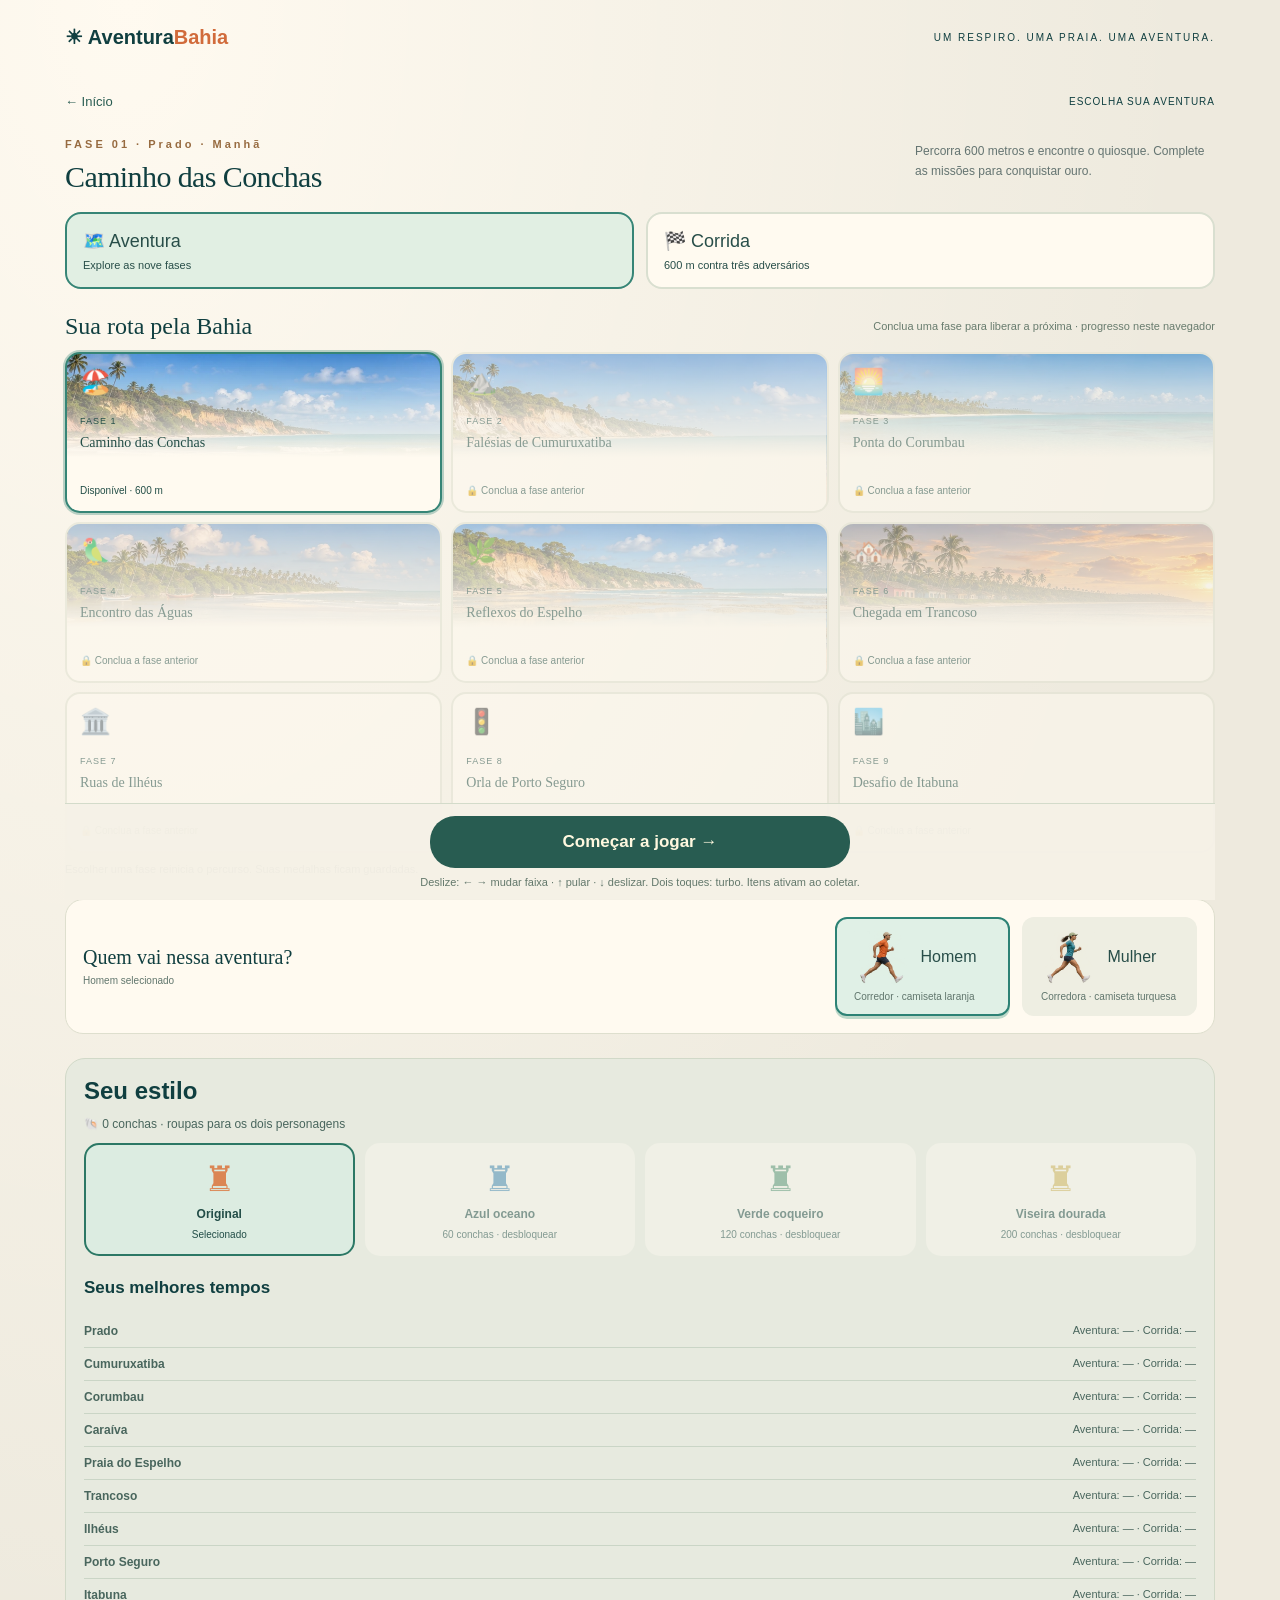
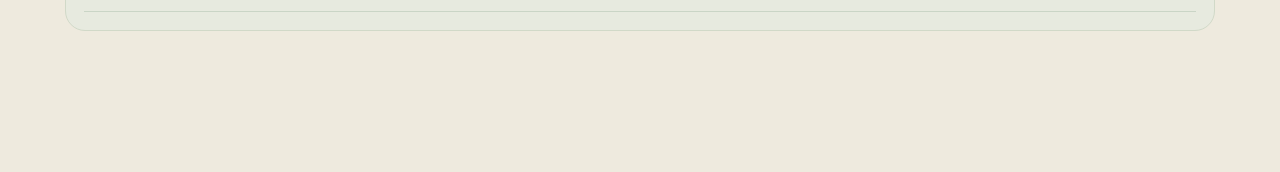
==== commit 285bf851: "Add files via upload" ====
--- a/escolher.html
+++ b/escolher.html
@@ -12,7 +12,7 @@
 <link rel="apple-touch-icon" href="assets/img/icon-180.png">
 <link rel="manifest" href="manifest.webmanifest">
 <link rel="icon" type="image/svg+xml" href="assets/img/favicon.svg">
-<link rel="stylesheet" href="assets/css/style.css?v=19">
+<link rel="stylesheet" href="assets/css/style.css?v=20">
 </head>
 <body data-screen="setup">
 <header>
@@ -36,8 +36,8 @@
 <section class="character-picker" aria-label="Escolha seu personagem"><div><strong>Quem vai nessa aventura?</strong><small id="character-name" aria-live="polite">Homem selecionado</small></div><button id="choose-man" aria-pressed="true"><span>🧑</span> Homem<small>Corredor · camiseta laranja</small></button><button id="choose-woman" aria-pressed="false"><span>👩</span> Mulher<small>Corredora · camiseta turquesa</small></button></section>
 <section class="missions" aria-label="Missões da fase"><span><span id="phase-label">Fase 1 de 6</span> · MISSÕES DA PRAIA</span><b id="mission-shells">0/20 conchas</b><b id="mission-jumps">0/10 obstáculos pulados</b></section>
 <section id="wardrobe" class="wardrobe" aria-label="Roupas e recordes"></section>
-<section class="setup-launch"><button id="launch-game">Começar a jogar →</button><p>Três faixas: deslize para os lados para desviar, toque para pular e deslize para baixo para agachar.</p><small id="launch-error" role="status"></small></section>
-<div class="mobile-help">📱 Toque para pular · deslize para os lados para mudar de faixa e para baixo para agachar. Jogue em pé com os controles sobre o cenário. <button id="mobile-play">Jogar com tela dedicada</button></div><button id="mobile-exit" hidden>☰ Voltar ao menu</button>
+<section class="setup-launch"><button id="launch-game">Começar a jogar →</button><p>Deslize: ← → mudar faixa · ↑ pular · ↓ deslizar. Dois toques: turbo. Itens ativam ao coletar.</p><small id="launch-error" role="status"></small></section>
+<div class="mobile-help">📱 Deslize para cima para pular, para baixo para agachar e para os lados para mudar de faixa. Jogue em pé com os controles sobre o cenário. <button id="mobile-play">Jogar com tela dedicada</button></div><button id="mobile-exit" hidden>☰ Voltar ao menu</button>
 <div class="game">
 <div id="countdown" class="countdown" role="status" hidden>3</div>
 <canvas id="game" width="1100" height="490" aria-label="Corrida em três faixas, câmera atrás do personagem">
@@ -60,6 +60,7 @@
 <div id="celebration" class="celebration" hidden></div>
 <div id="podium" class="podium" hidden></div>
 <button class="primary" id="start">Começar a jogar →</button>
+<button id="sound" aria-label="Ligar ou desligar som" aria-pressed="true">Som: ligado</button>
 </div>
 </div>
 </div>
@@ -72,9 +73,9 @@
 <span class="desktop">
 <span class="key">ESPAÇO / ↑</span> <b>Pular</b>
 </span>
-<span>☝ <b>Toque na praia</b> para pular</span>
+<span><b>Deslize para cima</b> para pular</span>
 </div>
-<button id="sound" aria-label="Ligar ou desligar som" aria-pressed="true">Som: ligado</button>
+
 <button id="lane-left" aria-label="Faixa à esquerda">←</button><button id="lane-right" aria-label="Faixa à direita">→</button>
 <button id="jump" aria-label="Pular">Pular ↑</button>
 </div>
@@ -83,8 +84,8 @@
 <span>Prado, BA · Edição 14.0</span>
 </div>
 </main>
-<script src="assets/js/game.js?v=19" defer>
+<script src="assets/js/game.js?v=20" defer>
 </script>
-<script src="assets/js/pista.js?v=19" defer></script>
+<script src="assets/js/pista.js?v=20" defer></script>
 </body>
 </html>
--- a/assets/css/style.css
+++ b/assets/css/style.css
@@ -123,3 +123,10 @@
 body[data-screen=setup] #lane-left,body[data-screen=setup] #lane-right{display:none}body[data-screen=play] #route{display:none!important}
 body[data-screen=play] #lane-left,body[data-screen=play] #lane-right{position:fixed;z-index:9;bottom:calc(env(safe-area-inset-bottom) + 20px);width:56px;height:56px;padding:0;border:1.5px solid #fff9;border-radius:50%;color:#fff;background:#123e4933;font:34px Arial;text-shadow:0 1px 3px #123a;touch-action:manipulation}#lane-left{left:calc(50% - 64px)}#lane-right{left:calc(50% + 8px)}#lane-left:disabled,#lane-right:disabled{opacity:.35}
 @media(min-width:851px){body[data-screen=play] #lane-left,body[data-screen=play] #lane-right{position:static;display:inline-block;margin:4px}.bottom{gap:8px}}
+
+/* Partida por gestos: pista livre de botões de ação. */
+body[data-screen=play] #jump,body[data-screen=play] #slide,body[data-screen=play] #item,body[data-screen=play] #route,body[data-screen=play] #turbo,body[data-screen=play] #lane-left,body[data-screen=play] #lane-right,body[data-screen=play] .turbo-panel,body[data-screen=play] .controls,body[data-screen=play] #fullscreen{display:none!important}
+body[data-screen=play] canvas{touch-action:none;user-select:none;-webkit-user-select:none;-webkit-touch-callout:none}
+body[data-screen=play]{overscroll-behavior:none}
+body[data-screen=play] .card #sound{display:block!important;position:static!important;inset:auto!important;width:auto!important;height:40px!important;min-height:40px!important;font-size:13px!important;margin:10px auto 0!important;padding:8px 18px!important;color:#234f48!important;border:1px solid #a8beb1!important;border-radius:20px!important;background:#eef2e7!important;box-shadow:none!important;text-shadow:none!important}
+body[data-screen=play] .card #sound:after{display:none!important}
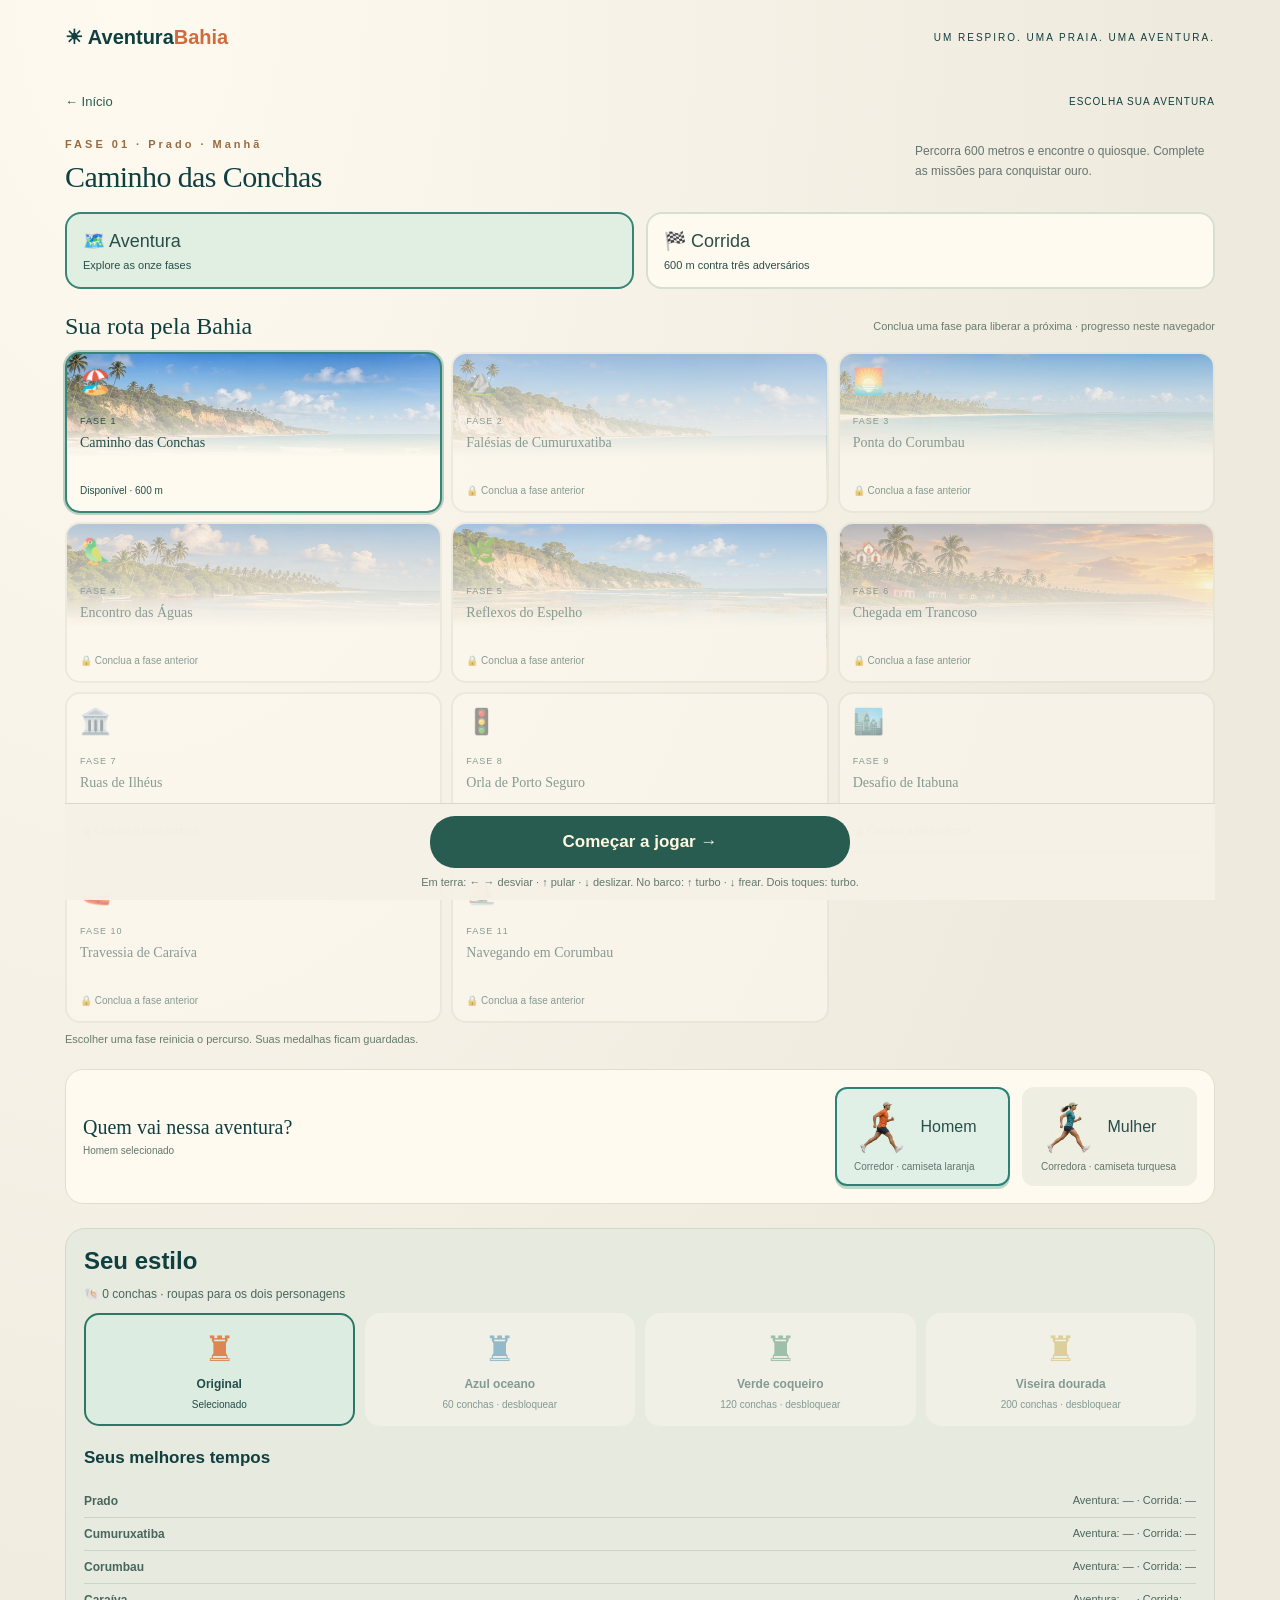
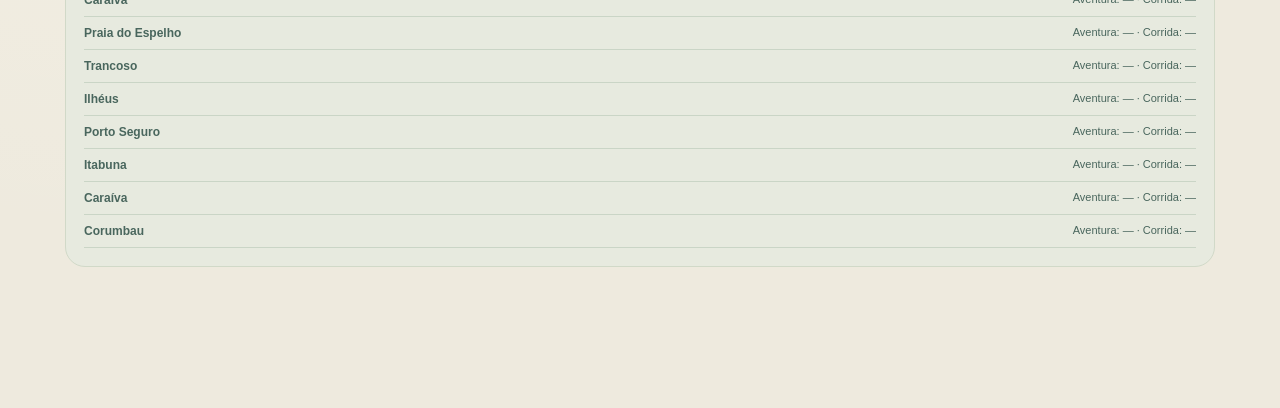
==== commit 73b18cfb: "Add files via upload" ====
--- a/escolher.html
+++ b/escolher.html
@@ -12,7 +12,7 @@
 <link rel="apple-touch-icon" href="assets/img/icon-180.png">
 <link rel="manifest" href="manifest.webmanifest">
 <link rel="icon" type="image/svg+xml" href="assets/img/favicon.svg">
-<link rel="stylesheet" href="assets/css/style.css?v=20">
+<link rel="stylesheet" href="assets/css/style.css?v=23">
 </head>
 <body data-screen="setup">
 <header>
@@ -30,13 +30,13 @@
 </div>
 <p>Explore uma praia inspirada em Prado, entre ondas, coqueiros e falésias. Percorra 600 metros e encontre o quiosque.</p>
 </div>
-<section class="mode-picker" aria-label="Modo de jogo"><button id="mode-adventure" aria-pressed="true">🗺️ Aventura<small>Explore as nove fases</small></button><button id="mode-race" aria-pressed="false">🏁 Corrida<small>600 m contra três adversários</small></button></section>
-<section id="race-options" class="race-options" hidden><label>Destino <select id="race-destination"><option value="0">Prado</option><option value="1">Cumuruxatiba</option><option value="2">Corumbau</option><option value="3">Caraíva</option><option value="4">Praia do Espelho</option><option value="5">Trancoso</option><option value="6">Ilhéus · Cidade</option><option value="7">Porto Seguro · Cidade</option><option value="8">Itabuna · Cidade</option></select></label><label><input type="checkbox" id="championship"> Campeonato · nove etapas</label><small>1º: 10 · 2º: 6 · 3º: 4 · 4º: 2 pontos. Sem concluir: 0.</small><p>As faixas verdes no chão dão aceleração. Passe por cima sem pular!</p></section>
+<section class="mode-picker" aria-label="Modo de jogo"><button id="mode-adventure" aria-pressed="true">🗺️ Aventura<small>Explore as onze fases</small></button><button id="mode-race" aria-pressed="false">🏁 Corrida<small>600 m contra três adversários</small></button></section>
+<section id="race-options" class="race-options" hidden><label>Destino <select id="race-destination"><option value="0">Prado</option><option value="1">Cumuruxatiba</option><option value="2">Corumbau</option><option value="3">Caraíva</option><option value="4">Praia do Espelho</option><option value="5">Trancoso</option><option value="6">Ilhéus · Cidade</option><option value="7">Porto Seguro · Cidade</option><option value="8">Itabuna · Cidade</option><option value="9">Caraíva · Barco</option><option value="10">Corumbau · Barco</option></select></label><label><input type="checkbox" id="championship"> Campeonato · onze etapas</label><small>1º: 10 · 2º: 6 · 3º: 4 · 4º: 2 pontos. Sem concluir: 0.</small><p>As faixas verdes no chão dão aceleração. Passe por cima sem pular!</p></section>
 <section id="adventure-map" class="map-section" aria-label="Mapa da aventura"><div class="map-heading"><h2>Sua rota pela Bahia</h2><small id="save-status">Conclua uma fase para liberar a próxima · progresso neste navegador</small></div><div id="phase-map" class="phase-map"></div><p class="map-note">Escolher uma fase reinicia o percurso. Suas medalhas ficam guardadas.</p></section>
 <section class="character-picker" aria-label="Escolha seu personagem"><div><strong>Quem vai nessa aventura?</strong><small id="character-name" aria-live="polite">Homem selecionado</small></div><button id="choose-man" aria-pressed="true"><span>🧑</span> Homem<small>Corredor · camiseta laranja</small></button><button id="choose-woman" aria-pressed="false"><span>👩</span> Mulher<small>Corredora · camiseta turquesa</small></button></section>
 <section class="missions" aria-label="Missões da fase"><span><span id="phase-label">Fase 1 de 6</span> · MISSÕES DA PRAIA</span><b id="mission-shells">0/20 conchas</b><b id="mission-jumps">0/10 obstáculos pulados</b></section>
 <section id="wardrobe" class="wardrobe" aria-label="Roupas e recordes"></section>
-<section class="setup-launch"><button id="launch-game">Começar a jogar →</button><p>Deslize: ← → mudar faixa · ↑ pular · ↓ deslizar. Dois toques: turbo. Itens ativam ao coletar.</p><small id="launch-error" role="status"></small></section>
+<section class="setup-launch"><button id="launch-game">Começar a jogar →</button><p>Em terra: ← → desviar · ↑ pular · ↓ deslizar. No barco: ↑ turbo · ↓ frear. Dois toques: turbo.</p><small id="launch-error" role="status"></small></section>
 <div class="mobile-help">📱 Deslize para cima para pular, para baixo para agachar e para os lados para mudar de faixa. Jogue em pé com os controles sobre o cenário. <button id="mobile-play">Jogar com tela dedicada</button></div><button id="mobile-exit" hidden>☰ Voltar ao menu</button>
 <div class="game">
 <div id="countdown" class="countdown" role="status" hidden>3</div>
@@ -84,8 +84,8 @@
 <span>Prado, BA · Edição 14.0</span>
 </div>
 </main>
-<script src="assets/js/game.js?v=20" defer>
+<script src="assets/js/game.js?v=23" defer>
 </script>
-<script src="assets/js/pista.js?v=20" defer></script>
+<script src="assets/js/pista.js?v=23" defer></script>
 </body>
 </html>
